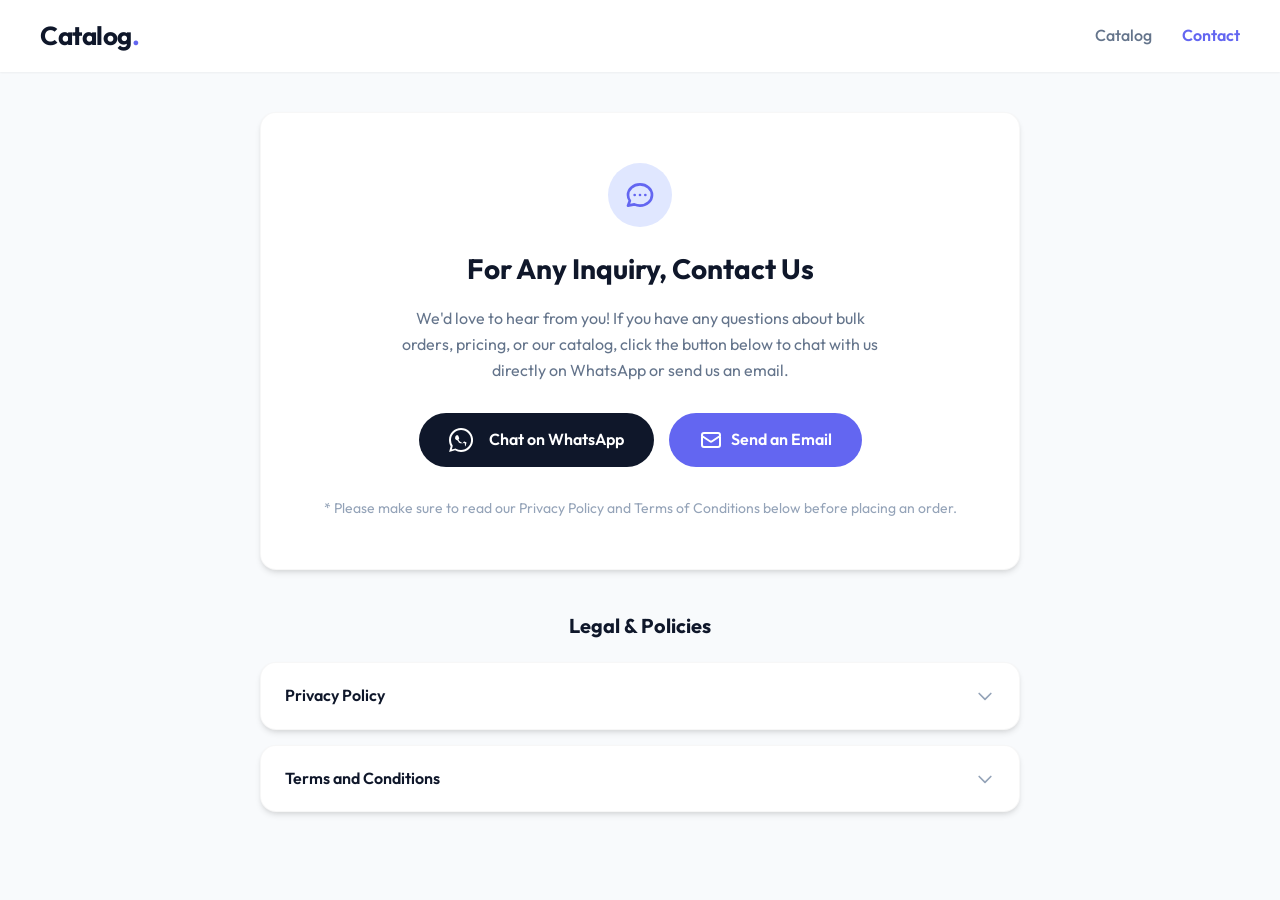
==== contact.html @ cabeff9d "Catalog Upload" ====
<!DOCTYPE html>
<html lang="en">
<head>
    <meta charset="UTF-8">
    <meta name="viewport" content="width=device-width, initial-scale=1.0">
    <title>Contact Us - Catalog</title>
    <link href="https://fonts.googleapis.com/css2?family=Outfit:wght@300;400;500;600;700&display=swap" rel="stylesheet">
    <link rel="stylesheet" href="css/style.css">
</head>
<body>

    <header>
        <div class="logo">Catalog<span style="color: var(--accent)">.</span></div>
        <div class="nav-links">
            <a href="index.html">Catalog</a>
            <a href="contact.html" class="active-nav">Contact</a>
        </div>
    </header>

    <div class="container main-layout" style="display: flex; flex-direction: column; align-items: center; max-width: 800px; margin: 40px auto; gap: 40px;">
        
        <!-- Contact Card -->
        <div class="card" style="width: 100%; text-align: center; padding: 50px 30px;">
            <div style="width: 64px; height: 64px; background: var(--accent-light); color: var(--accent); border-radius: 50%; display: flex; justify-content: center; align-items: center; margin: 0 auto 20px;">
                <svg width="32" height="32" fill="none" stroke="currentColor" viewBox="0 0 24 24"><path stroke-linecap="round" stroke-linejoin="round" stroke-width="2" d="M8 12h.01M12 12h.01M16 12h.01M21 12c0 4.418-4.03 8-9 8a9.863 9.863 0 01-4.255-.949L3 20l1.395-3.72C3.512 15.042 3 13.574 3 12c0-4.418 4.03-8 9-8s9 3.582 9 8z"></path></svg>
            </div>
            <h2 style="font-size: 28px; margin-bottom: 15px; color: var(--text-primary);">For Any Inquiry, Contact Us</h2>
            <p style="color: var(--text-secondary); margin-bottom: 30px; max-width: 500px; margin-left: auto; margin-right: auto; line-height: 1.6;">We'd love to hear from you! If you have any questions about bulk orders, pricing, or our catalog, click the button below to chat with us directly on WhatsApp or send us an email.</p>
            
            <div style="display: flex; gap: 15px; justify-content: center; flex-wrap: wrap;">
                <a href="https://wa.me/911234567890" target="_blank" class="btn btn-whatsapp" style="display: inline-flex; padding: 14px 30px; font-size: 16px; border-radius: 30px;">
                    <svg width="24" height="24" fill="currentColor" viewBox="0 0 24 24" style="margin-right: 8px;"><path d="M12.031 0C5.385 0 0 5.385 0 12.031c0 2.146.561 4.24 1.63 6.096L.103 23.896l5.928-1.554a11.96 11.96 0 0 0 5.998 1.602h.005c6.645 0 12.03-5.386 12.03-12.03S18.675 0 12.03 0zm0 22.016a9.98 9.98 0 0 1-5.086-1.385l-.364-.216-3.784.992.99-3.69-.237-.376a9.982 9.982 0 0 1-1.547-5.31C1.996 6.46 6.463 1.996 12.03 1.996c5.567 0 10.035 4.464 10.035 10.034s-4.468 10.032-10.034 10.032zm5.503-7.534c-.302-.151-1.785-.88-2.062-.982-.277-.101-.479-.151-.68.151s-.781.982-.958 1.183c-.177.202-.353.227-.655.076-1.516-.763-2.613-1.424-3.633-3.176-.226-.388.225-.365.659-1.233.101-.202.051-.378-.025-.53-.076-.151-.68-1.638-.932-2.243-.245-.59-.495-.51-.68-.519-.177-.008-.379-.008-.58-.008s-.529.076-.806.378c-.277.303-1.058 1.035-1.058 2.524 0 1.49.176 1.084 2.928 2.93 1.233 3.328 3.35 2.146 5.86 2.01 4.19.008.277.101.454.277.177.177.604.655.604 1.31s-.008 1.184-.008 1.184.177.58.454.806.403.227c1.134.505 1.134.505 1.134.505s.58-.05.782-.252c.202-.202.882-1.058 1.059-1.411.176-.353.176-.655.126-.706-.051-.051-.177-.076-.48-.227z"/></svg>
                    Chat on WhatsApp
                </a>
                <a href="mailto:hello@catalog.com" class="btn btn-primary" style="display: inline-flex; padding: 14px 30px; font-size: 16px; border-radius: 30px;">
                    <svg width="24" height="24" fill="none" stroke="currentColor" viewBox="0 0 24 24" style="margin-right: 8px;"><path stroke-linecap="round" stroke-linejoin="round" stroke-width="2" d="M3 8l7.89 5.26a2 2 0 002.22 0L21 8M5 19h14a2 2 0 002-2V7a2 2 0 00-2-2H5a2 2 0 00-2 2v10a2 2 0 002 2z"></path></svg>
                    Send an Email
                </a>
            </div>
            
            <p style="margin-top: 30px; font-size: 14px; color: var(--text-muted);">* Please make sure to read our Privacy Policy and Terms of Conditions below before placing an order.</p>
        </div>

        <!-- Policies Section -->
        <div style="width: 100%;">
            <h3 style="font-size: 20px; margin-bottom: 20px; color: var(--text-primary); text-align: center;">Legal & Policies</h3>
            
            <details class="policy-accordion card" style="margin-bottom: 15px; padding: 0;">
                <summary style="padding: 20px 24px; font-weight: 600; cursor: pointer; font-size: 16px; display: flex; align-items: center; justify-content: space-between;">
                    Privacy Policy
                    <svg width="20" height="20" fill="none" stroke="currentColor" viewBox="0 0 24 24" class="accordion-icon"><path stroke-linecap="round" stroke-linejoin="round" stroke-width="2" d="M19 9l-7 7-7-7"></path></svg>
                </summary>
                <div style="padding: 0 24px 24px; color: var(--text-secondary); line-height: 1.7; border-top: 1px solid var(--border-color); margin-top: 5px; padding-top: 20px;">
                    <p>This Privacy Policy describes how your personal information is collected, used, and protected when you place an order with us.</p>
                    <h4 style="margin-top: 15px; color: var(--text-primary);">Information We Collect</h4>
                    <p>When you contact us via WhatsApp or Email to place an order, we collect essential information required to fulfill your request, including your name, shipping address, and phone number.</p>
                    <h4 style="margin-top: 15px; color: var(--text-primary);">How We Use Your Information</h4>
                    <p>Your information is used strictly for processing your payments, arranging delivery, and communicating with you regarding your order status. We respect your privacy and will never sell or share your personal information with unauthorized third parties.</p>
                </div>
            </details>

            <details class="policy-accordion card" style="padding: 0;">
                <summary style="padding: 20px 24px; font-weight: 600; cursor: pointer; font-size: 16px; display: flex; align-items: center; justify-content: space-between;">
                    Terms and Conditions
                    <svg width="20" height="20" fill="none" stroke="currentColor" viewBox="0 0 24 24" class="accordion-icon"><path stroke-linecap="round" stroke-linejoin="round" stroke-width="2" d="M19 9l-7 7-7-7"></path></svg>
                </summary>
                <div style="padding: 0 24px 24px; color: var(--text-secondary); line-height: 1.7; border-top: 1px solid var(--border-color); margin-top: 5px; padding-top: 20px;">
                    <p>By placing an order with us, you agree to the following terms and conditions:</p>
                    
                    <h4 style="margin-top: 25px; color: var(--text-primary);">1. Payments & Order Confirmation</h4>
                    <p style="margin-top: 10px;">To successfully confirm your order, an advance payment is strictly required. Customers must pay <strong>100% in advance, or at least an 80% advance deposit</strong>. Orders will not be processed until this payment is received.</p>
                    
                    <h4 style="margin-top: 25px; color: var(--text-primary);">2. Shipping & Delivery</h4>
                    <p style="margin-top: 10px;">We pride ourselves on fast fulfillment! Once your order is confirmed and the advance payment is verified, you can expect the delivery of your items within <strong>1 to 2 days</strong>.</p>
                    
                    <h4 style="margin-top: 25px; color: var(--text-primary);">3. Returns & Refunds Policy</h4>
                    <p style="margin-top: 10px;">Due to the nature of our products, all sales are final. <strong>Products are strictly non-returnable.</strong></p>
                    <p style="margin-top: 15px;"><strong>Exception for Defective Items:</strong> If a product arrives broken, damaged, or defective from our side, we will gladly process a return and issue a refund.</p>
                    <p style="margin-top: 15px;"><span style="color: #ef4444; font-weight: 600;">CRITICAL REQUIREMENT:</span> To be eligible for this defect refund, you <strong>must submit an unboxing video proof</strong>. The video must clearly show the sealed package being opened for the first time and immediately display the defect on the product. Without this continuous unboxing video proof, no return or refund claims will be accepted under any circumstances.</p>
                </div>
            </details>
        </div>
    </div>

</body>
</html>
---- css/style.css ----
/* --- CSS Variables & Reset --- */
@import url('https://fonts.googleapis.com/css2?family=Outfit:wght@300;400;500;600;700&display=swap');

:root {
    --bg-body: #f8fafc;
    --bg-card: #ffffff;
    --text-primary: #0f172a;
    --text-secondary: #64748b;
    --text-muted: #94a3b8;
    --border-color: #e2e8f0;
    --accent: #6366f1;
    --accent-hover: #4f46e5;
    --accent-light: #e0e7ff;
    --badge-bg: #fef08a;
    --badge-text: #854d0e;
    --whatsapp: #25D366;
    --whatsapp-hover: #128C7E;
    --shadow-sm: 0 1px 2px 0 rgba(0, 0, 0, 0.05);
    --shadow-md: 0 4px 6px -1px rgba(0, 0, 0, 0.1), 0 2px 4px -1px rgba(0, 0, 0, 0.06);
    --shadow-lg: 0 10px 15px -3px rgba(0, 0, 0, 0.1), 0 4px 6px -2px rgba(0, 0, 0, 0.05);
}

* { box-sizing: border-box; margin: 0; padding: 0; font-family: 'Outfit', system-ui, sans-serif; }
body { background-color: var(--bg-body); color: var(--text-primary); line-height: 1.6; }
a { text-decoration: none; color: inherit; }

/* --- Utility Classes --- */
.container { max-width: 1200px; margin: 0 auto; padding: 0 20px; }
.hidden { display: none !important; }

/* --- Header & Nav --- */
header { background: var(--bg-card); padding: 15px 40px; display: flex; justify-content: space-between; align-items: center; position: sticky; top: 0; z-index: 100; box-shadow: var(--shadow-sm); }
.logo { font-size: 26px; font-weight: 700; letter-spacing: -0.5px; }
.nav-links { display: flex; gap: 30px; align-items: center; }
.nav-links a { font-weight: 500; color: var(--text-secondary); transition: color 0.2s; }
.nav-links a:hover { color: var(--accent); }
.nav-links a.active-nav { color: var(--accent); font-weight: 600; }

.btn-whatsapp { display: flex; align-items: center; gap: 8px; background-color: var(--whatsapp); color: white !important; padding: 8px 16px; border-radius: 20px; font-weight: 600 !important; transition: background 0.2s; }
.btn-whatsapp:hover { background-color: var(--whatsapp-hover); color: white; }

/* --- Forms & Buttons --- */
.btn { display: inline-flex; justify-content: center; align-items: center; background-color: var(--text-primary); color: white; border: none; padding: 12px 24px; border-radius: 12px; font-size: 15px; font-weight: 600; cursor: pointer; transition: all 0.2s ease; }
.btn:hover { background-color: #000; transform: translateY(-1px); box-shadow: var(--shadow-md); }
.btn-primary { background-color: var(--accent); }
.btn-primary:hover { background-color: var(--accent-hover); }
.btn-small { padding: 8px 16px; font-size: 14px; }
.btn-outline { background: transparent; border: 1.5px solid var(--border-color); color: var(--text-primary); }
.btn-outline:hover { background: var(--bg-body); border-color: var(--accent); color: var(--accent); }
.mobile-filter-btn { display: none; align-items: center; gap: 6px; padding: 8px 16px; border-radius: 20px; font-weight: 600; }

.form-group { margin-bottom: 20px; }
.form-group label { display: block; font-size: 14px; font-weight: 600; margin-bottom: 8px; color: var(--text-primary); }
.form-control { width: 100%; padding: 12px 16px; border: 1.5px solid var(--border-color); border-radius: 12px; font-size: 15px; transition: border-color 0.2s; background: var(--bg-body); }
.form-control:focus { outline: none; border-color: var(--accent); background: white; }

/* --- Layouts --- */
.main-layout { display: flex; gap: 40px; margin-top: 40px; margin-bottom: 60px; align-items: flex-start; }
.sidebar { width: 260px; flex-shrink: 0; position: sticky; top: 100px; }
.content-area { flex-grow: 1; }

.card { background: var(--bg-card); border-radius: 16px; padding: 24px; box-shadow: var(--shadow-md); border: 1px solid rgba(0,0,0,0.03); }

/* --- Details & Accordions --- */
details > summary { list-style: none; }
details > summary::-webkit-details-marker { display: none; }
details[open] .accordion-icon { transform: rotate(180deg); }
.accordion-icon { transition: transform 0.3s ease; color: var(--text-muted); }

/* --- Sidebar Specific --- */
.sidebar-header { display: flex; justify-content: space-between; align-items: center; margin-bottom: 20px; }
.sidebar-header h3 { font-size: 20px; margin: 0; color: var(--text-primary); }
.mobile-only { display: none; }
.mobile-overlay { display: none; position: fixed; top: 0; left: 0; width: 100%; height: 100%; background: rgba(0,0,0,0.5); z-index: 999; opacity: 0; transition: opacity 0.3s ease; }
.mobile-overlay.show { display: block; opacity: 1; }

.filter-section h3 { font-size: 16px; text-transform: uppercase; letter-spacing: 1px; color: var(--text-muted); margin-bottom: 15px; }
.filter-section ul { list-style: none; }
.filter-section ul li { margin-bottom: 4px; }
.filter-section ul li a { display: block; padding: 10px 16px; border-radius: 10px; color: var(--text-secondary); font-weight: 500; cursor: pointer; transition: all 0.2s; }
.filter-section ul li a:hover { background-color: var(--bg-body); color: var(--text-primary); }
.filter-section ul li a.active-cat { background-color: var(--accent-light); color: var(--accent); font-weight: 600; }

.price-slider-container { margin-top: 10px; }
.slider { width: 100%; appearance: none; height: 6px; background: var(--border-color); border-radius: 3px; outline: none; margin-bottom: 15px; }
.slider::-webkit-slider-thumb { appearance: none; width: 18px; height: 18px; border-radius: 50%; background: var(--accent); cursor: pointer; border: 2px solid white; box-shadow: 0 1px 3px rgba(0,0,0,0.3); transition: transform 0.1s; }
.slider::-webkit-slider-thumb:hover { transform: scale(1.1); }
.price-labels { display: flex; justify-content: space-between; font-size: 14px; font-weight: 600; color: var(--text-primary); }

/* --- Top Filter Bar --- */
.top-filter-bar { display: flex; justify-content: space-between; align-items: center; padding: 16px 24px; margin-bottom: 30px; }
.search-wrap { position: relative; width: 100%; max-width: 350px; }
.search-icon { position: absolute; left: 16px; top: 50%; transform: translateY(-50%); width: 20px; height: 20px; color: var(--text-muted); }
.search-wrap input { width: 100%; padding: 12px 16px 12px 44px; border: 1.5px solid var(--border-color); border-radius: 24px; background: var(--bg-body); font-size: 14px; transition: all 0.2s ease; }
.search-wrap input:focus { background: white; border-color: var(--accent); outline: none; box-shadow: 0 0 0 3px var(--accent-light); }

.layout-controls { display: flex; gap: 8px; }
.btn-icon { background: var(--bg-body); border: none; color: var(--text-muted); cursor: pointer; padding: 8px; border-radius: 8px; transition: all 0.2s; display: flex; align-items: center; justify-content: center; }
.btn-icon:hover { background: var(--border-color); color: var(--text-primary); }
.btn-icon.active-layout { background: var(--accent-light); color: var(--accent); }
#btn-grid-1 { display: none; }

/* --- Product Grid & Cards --- */
.product-grid { display: grid; grid-template-columns: repeat(3, 1fr); gap: 30px; transition: all 0.3s ease; }
.product-grid.layout-grid-2 { grid-template-columns: repeat(2, 1fr); }

.product-card { background: var(--bg-card); border-radius: 16px; overflow: hidden; position: relative; box-shadow: var(--shadow-sm); border: 1px solid var(--border-color); transition: transform 0.3s ease, box-shadow 0.3s ease; cursor: pointer; display: flex; flex-direction: column; }
.product-card:hover { transform: translateY(-5px); box-shadow: var(--shadow-lg); }

.badges-wrap { position: absolute; top: 12px; left: 12px; display: flex; flex-direction: column; gap: 6px; align-items: flex-start; z-index: 10; }
.product-badge { background: var(--badge-bg); color: var(--badge-text); font-size: 11px; font-weight: 700; text-transform: uppercase; padding: 4px 10px; border-radius: 20px; letter-spacing: 0.5px; box-shadow: 0 2px 4px rgba(0,0,0,0.1); }
.discount-badge { background: #ef4444; color: white; font-size: 11px; font-weight: 700; text-transform: uppercase; padding: 4px 10px; border-radius: 20px; letter-spacing: 0.5px; box-shadow: 0 2px 6px rgba(239,68,68,0.3); }

.product-img-wrapper { position: relative; width: 100%; padding-top: 100%; overflow: hidden; background: #f1f5f9; }
.product-img-wrapper img { position: absolute; top: 0; left: 0; width: 100%; height: 100%; object-fit: cover; transition: transform 0.5s ease; }
.product-card:hover .product-img-wrapper img { transform: scale(1.05); }

.product-info { padding: 24px; display: flex; flex-direction: column; flex-grow: 1; }
.product-info .cat-label { font-size: 13px; color: var(--text-muted); text-transform: uppercase; font-weight: 600; letter-spacing: 0.5px; margin-bottom: 6px; display: block; }
.product-info h4 { font-size: 20px; margin-bottom: 15px; color: var(--text-primary); line-height: 1.3; }
.card-footer { display: flex; justify-content: space-between; align-items: center; margin-top: auto; }
.card-footer .price-wrap { display: flex; align-items: baseline; gap: 8px; }
.card-footer .price { font-size: 24px; font-weight: 700; color: var(--accent); }
.card-footer .original-price { font-size: 15px; color: var(--text-muted); text-decoration: line-through; font-weight: 500; }


/* List Layout Modifiers */
.product-grid.layout-list { grid-template-columns: 1fr; }
.product-grid.layout-list .product-card { flex-direction: row; padding: 0; align-items: stretch; }
.product-grid.layout-list .product-img-wrapper { width: 220px; padding-top: 0; height: auto; flex-shrink: 0; border-radius: 0; border-right: 1px solid var(--border-color); }
.product-grid.layout-list .badges-wrap { position: static; flex-direction: row; margin: 10px 0 15px 0; align-items: center; }
.product-grid.layout-list .product-info { padding: 24px; justify-content: center; }
.product-grid.layout-list .product-info h4 { margin-bottom: 0; }

/* --- Empty State --- */
.empty-state-container { text-align: center; padding: 60px 20px; background: var(--bg-card); border-radius: 16px; border: 1px dashed var(--border-color); grid-column: 1 / -1; }
.empty-state-container p { font-size: 18px; color: var(--text-secondary); margin-top: 15px; }

/* --- Responsive --- */
@media (max-width: 1024px) {
    .product-grid { grid-template-columns: repeat(2, 1fr); gap: 20px; }
    .product-grid.layout-grid-2 { grid-template-columns: repeat(2, 1fr); }
}
@media (max-width: 992px) {
    .main-layout { flex-direction: column; align-items: stretch; }
    .content-area { width: 100%; }
    .sidebar { position: fixed; top: 0; left: -100%; width: 280px; height: 100vh; background: var(--bg-body); z-index: 1000; padding: 20px; overflow-y: auto; transition: left 0.3s ease; box-shadow: 4px 0 15px rgba(0,0,0,0.1); margin: 0; }
    .sidebar.show-mobile { left: 0; }
    .mobile-only { display: flex; }
    .mobile-filter-btn { display: flex; }
    
    .top-filter-bar { flex-direction: column; gap: 15px; align-items: stretch; padding: 15px; }
    .search-wrap { max-width: 100%; width: 100%; }
    .layout-controls { width: 100%; justify-content: space-between; margin-top: 5px; }
}
@media (max-width: 768px) {
    .contact-wrapper { flex-direction: column; }
    .contact-info { padding: 30px; }
    .contact-form-panel { padding: 30px; }
}
@media (max-width: 600px) {
    .product-grid { grid-template-columns: repeat(2, 1fr); gap: 15px; }
    .product-grid.layout-grid-2 { grid-template-columns: repeat(2, 1fr); gap: 15px; }
    
    .product-grid.layout-grid-1 { grid-template-columns: 1fr; gap: 20px; }
    .product-grid.layout-grid-1 .product-img-wrapper { padding-top: 0; height: 260px; }
    .product-grid.layout-grid-1 .product-info { align-items: center; text-align: center; }
    .product-grid.layout-grid-1 .card-footer { justify-content: center; width: 100%; }
    
    .product-grid.layout-list { grid-template-columns: 1fr; }
    .product-grid.layout-list .product-card { flex-direction: row; align-items: stretch; }
    .product-grid.layout-list .product-img-wrapper { width: 130px; height: auto; padding: 0; flex-shrink: 0; border-right: 1px solid var(--border-color); }
    .product-grid.layout-list .product-info { padding: 16px; flex-grow: 1; text-align: left; justify-content: center; }
    #btn-grid-3 { display: none; }
    #btn-grid-1 { display: flex; }
}
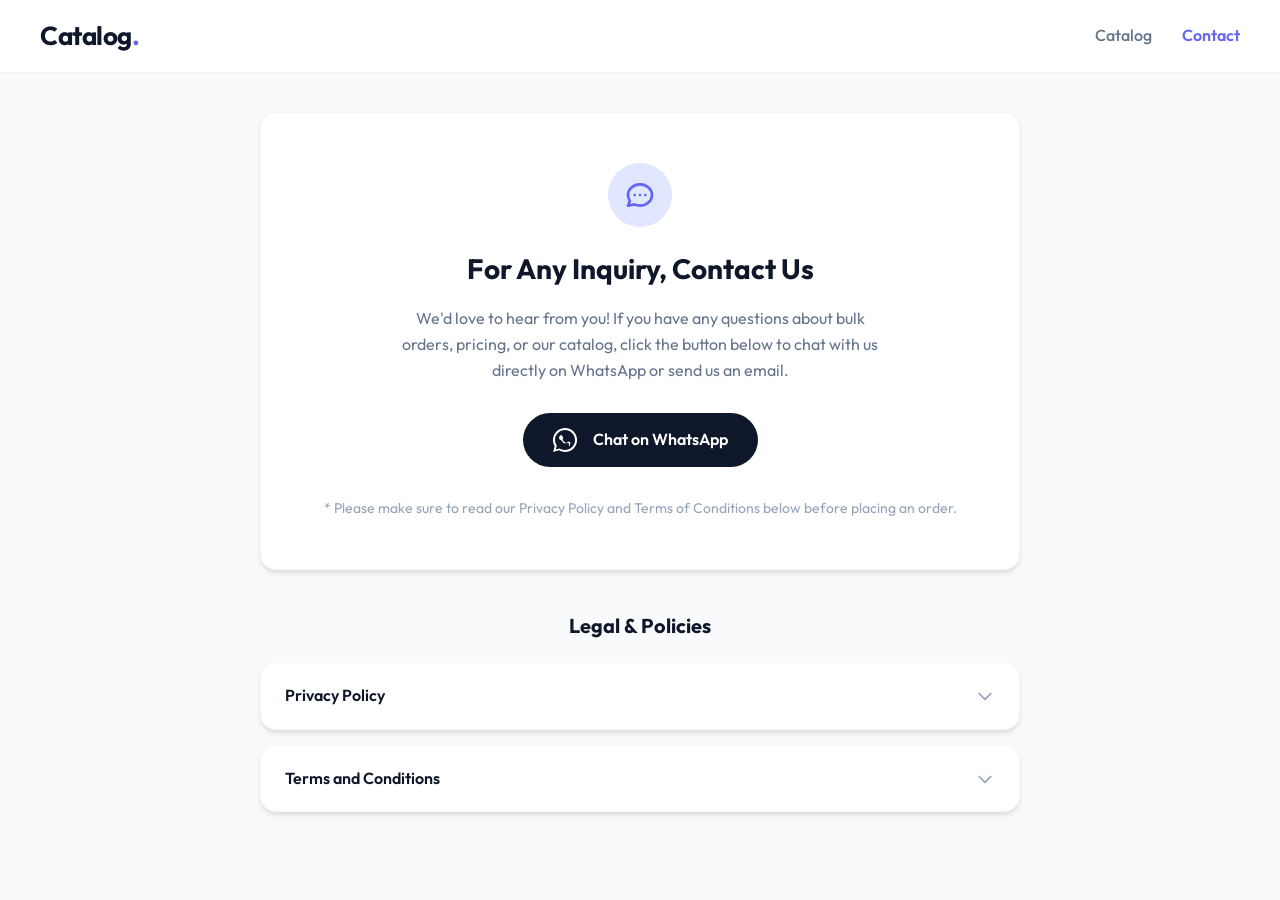
==== commit 3a33750b: "remove Email" ====
--- a/contact.html
+++ b/contact.html
@@ -28,13 +28,9 @@
             <p style="color: var(--text-secondary); margin-bottom: 30px; max-width: 500px; margin-left: auto; margin-right: auto; line-height: 1.6;">We'd love to hear from you! If you have any questions about bulk orders, pricing, or our catalog, click the button below to chat with us directly on WhatsApp or send us an email.</p>
             
             <div style="display: flex; gap: 15px; justify-content: center; flex-wrap: wrap;">
-                <a href="https://wa.me/911234567890" target="_blank" class="btn btn-whatsapp" style="display: inline-flex; padding: 14px 30px; font-size: 16px; border-radius: 30px;">
+                <a href="#" id="wa-link" target="_blank" class="btn btn-whatsapp" style="display: inline-flex; padding: 14px 30px; font-size: 16px; border-radius: 30px;">
                     <svg width="24" height="24" fill="currentColor" viewBox="0 0 24 24" style="margin-right: 8px;"><path d="M12.031 0C5.385 0 0 5.385 0 12.031c0 2.146.561 4.24 1.63 6.096L.103 23.896l5.928-1.554a11.96 11.96 0 0 0 5.998 1.602h.005c6.645 0 12.03-5.386 12.03-12.03S18.675 0 12.03 0zm0 22.016a9.98 9.98 0 0 1-5.086-1.385l-.364-.216-3.784.992.99-3.69-.237-.376a9.982 9.982 0 0 1-1.547-5.31C1.996 6.46 6.463 1.996 12.03 1.996c5.567 0 10.035 4.464 10.035 10.034s-4.468 10.032-10.034 10.032zm5.503-7.534c-.302-.151-1.785-.88-2.062-.982-.277-.101-.479-.151-.68.151s-.781.982-.958 1.183c-.177.202-.353.227-.655.076-1.516-.763-2.613-1.424-3.633-3.176-.226-.388.225-.365.659-1.233.101-.202.051-.378-.025-.53-.076-.151-.68-1.638-.932-2.243-.245-.59-.495-.51-.68-.519-.177-.008-.379-.008-.58-.008s-.529.076-.806.378c-.277.303-1.058 1.035-1.058 2.524 0 1.49.176 1.084 2.928 2.93 1.233 3.328 3.35 2.146 5.86 2.01 4.19.008.277.101.454.277.177.177.604.655.604 1.31s-.008 1.184-.008 1.184.177.58.454.806.403.227c1.134.505 1.134.505 1.134.505s.58-.05.782-.252c.202-.202.882-1.058 1.059-1.411.176-.353.176-.655.126-.706-.051-.051-.177-.076-.48-.227z"/></svg>
                     Chat on WhatsApp
-                </a>
-                <a href="mailto:hello@catalog.com" class="btn btn-primary" style="display: inline-flex; padding: 14px 30px; font-size: 16px; border-radius: 30px;">
-                    <svg width="24" height="24" fill="none" stroke="currentColor" viewBox="0 0 24 24" style="margin-right: 8px;"><path stroke-linecap="round" stroke-linejoin="round" stroke-width="2" d="M3 8l7.89 5.26a2 2 0 002.22 0L21 8M5 19h14a2 2 0 002-2V7a2 2 0 00-2-2H5a2 2 0 00-2 2v10a2 2 0 002 2z"></path></svg>
-                    Send an Email
                 </a>
             </div>
             
@@ -82,5 +78,28 @@
         </div>
     </div>
 
+    <script>
+        // Obfuscated contact links to prevent spam bots
+        document.addEventListener('DOMContentLoaded', () => {
+            const waBtn = document.getElementById('wa-link');
+            if (waBtn) {
+                waBtn.addEventListener('click', (e) => {
+                    e.preventDefault();
+                    // Base64 for 918238042474
+                    const num = atob('OTE4MjM4MDQyNDc0');
+                    window.open('https://wa.me/' + num, '_blank');
+                });
+            }
+            const emailBtn = document.getElementById('email-link');
+            if (emailBtn) {
+                emailBtn.addEventListener('click', (e) => {
+                    e.preventDefault();
+                    // Base64 for kukadiyachintan026@gmail.com
+                    const em = atob('a3VrYWRpeWFjaGludGFuMDI2QGdtYWlsLmNvbQ==');
+                    window.location.href = 'mailto:' + em;
+                });
+            }
+        });
+    </script>
 </body>
 </html>
